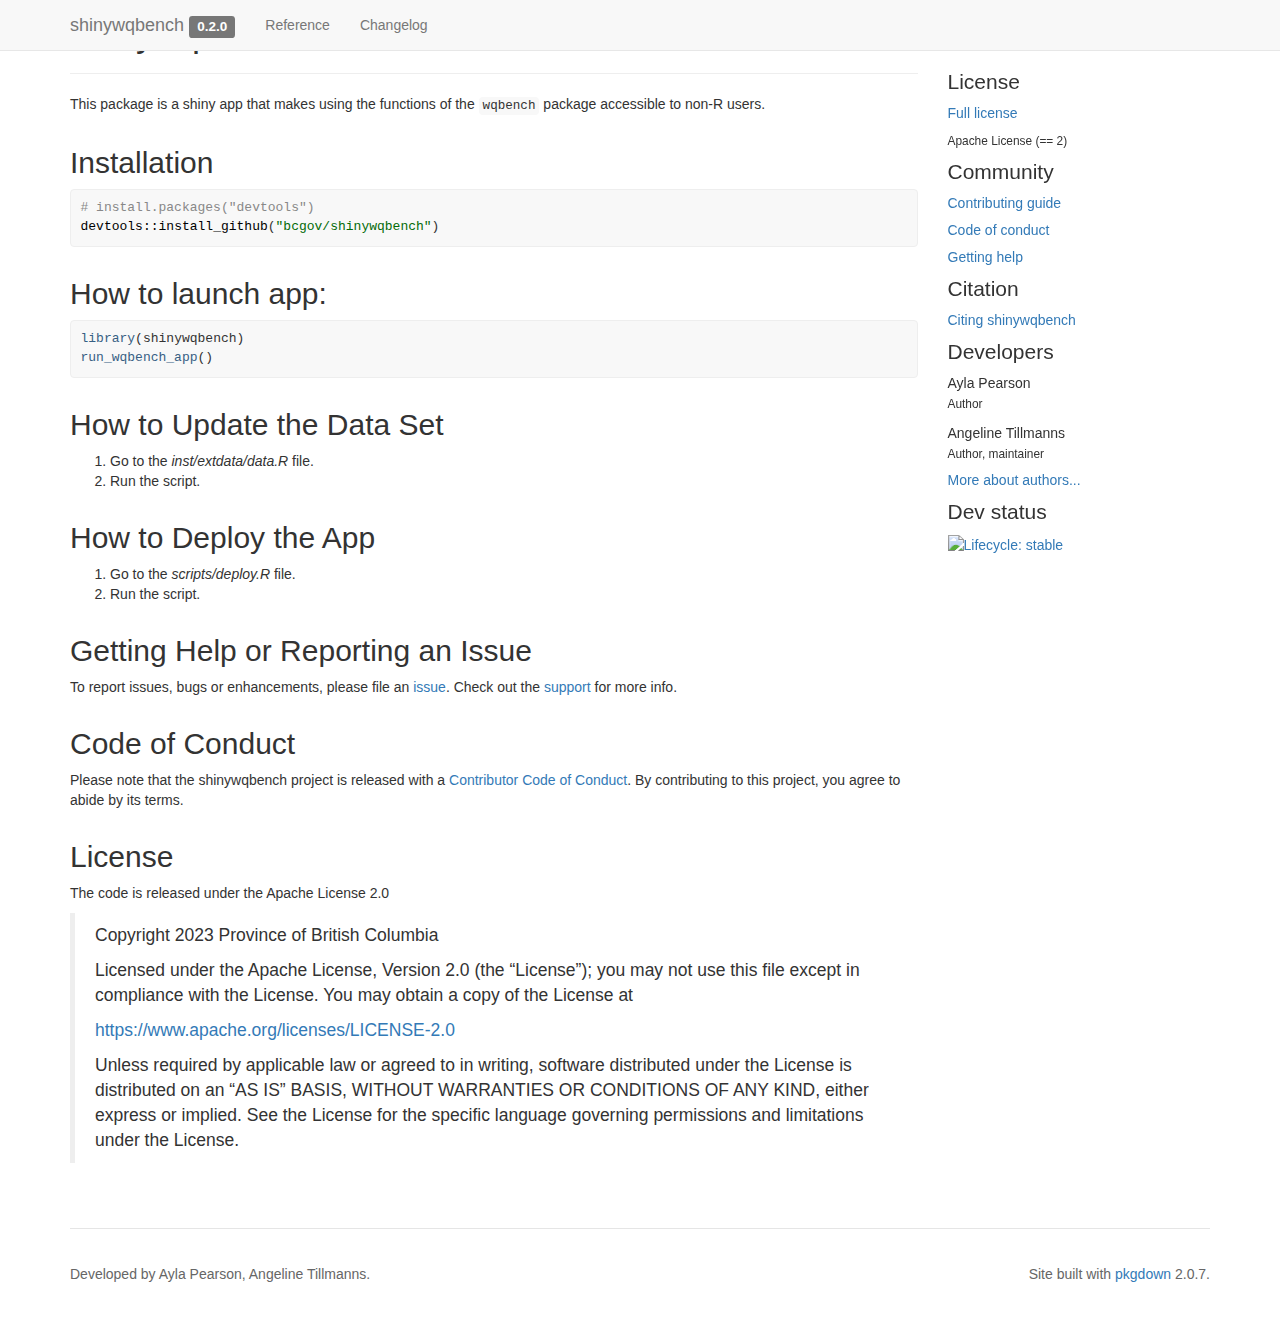
==== index.html @ 304c3251 "Deploying to gh-pages from @ bcgov/shinywqbench@ba80e6c1dffb3dbdc76789183f22154a17f7d4a5 🚀" ====
<!DOCTYPE html>
<!-- Generated by pkgdown: do not edit by hand --><html lang="en">
<head>
<meta http-equiv="Content-Type" content="text/html; charset=UTF-8">
<meta charset="utf-8">
<meta http-equiv="X-UA-Compatible" content="IE=edge">
<meta name="viewport" content="width=device-width, initial-scale=1.0">
<title>R Shiny App to Calculates Aquatic Life Benchmarks • shinywqbench</title>
<!-- jquery --><script src="https://cdnjs.cloudflare.com/ajax/libs/jquery/3.4.1/jquery.min.js" integrity="sha256-CSXorXvZcTkaix6Yvo6HppcZGetbYMGWSFlBw8HfCJo=" crossorigin="anonymous"></script><!-- Bootstrap --><link rel="stylesheet" href="https://cdnjs.cloudflare.com/ajax/libs/twitter-bootstrap/3.4.1/css/bootstrap.min.css" integrity="sha256-bZLfwXAP04zRMK2BjiO8iu9pf4FbLqX6zitd+tIvLhE=" crossorigin="anonymous">
<script src="https://cdnjs.cloudflare.com/ajax/libs/twitter-bootstrap/3.4.1/js/bootstrap.min.js" integrity="sha256-nuL8/2cJ5NDSSwnKD8VqreErSWHtnEP9E7AySL+1ev4=" crossorigin="anonymous"></script><!-- bootstrap-toc --><link rel="stylesheet" href="bootstrap-toc.css">
<script src="bootstrap-toc.js"></script><!-- Font Awesome icons --><link rel="stylesheet" href="https://cdnjs.cloudflare.com/ajax/libs/font-awesome/5.12.1/css/all.min.css" integrity="sha256-mmgLkCYLUQbXn0B1SRqzHar6dCnv9oZFPEC1g1cwlkk=" crossorigin="anonymous">
<link rel="stylesheet" href="https://cdnjs.cloudflare.com/ajax/libs/font-awesome/5.12.1/css/v4-shims.min.css" integrity="sha256-wZjR52fzng1pJHwx4aV2AO3yyTOXrcDW7jBpJtTwVxw=" crossorigin="anonymous">
<!-- clipboard.js --><script src="https://cdnjs.cloudflare.com/ajax/libs/clipboard.js/2.0.6/clipboard.min.js" integrity="sha256-inc5kl9MA1hkeYUt+EC3BhlIgyp/2jDIyBLS6k3UxPI=" crossorigin="anonymous"></script><!-- headroom.js --><script src="https://cdnjs.cloudflare.com/ajax/libs/headroom/0.11.0/headroom.min.js" integrity="sha256-AsUX4SJE1+yuDu5+mAVzJbuYNPHj/WroHuZ8Ir/CkE0=" crossorigin="anonymous"></script><script src="https://cdnjs.cloudflare.com/ajax/libs/headroom/0.11.0/jQuery.headroom.min.js" integrity="sha256-ZX/yNShbjqsohH1k95liqY9Gd8uOiE1S4vZc+9KQ1K4=" crossorigin="anonymous"></script><!-- pkgdown --><link href="pkgdown.css" rel="stylesheet">
<script src="pkgdown.js"></script><meta property="og:title" content="R Shiny App to Calculates Aquatic Life Benchmarks">
<meta property="og:description" content="This package is the user interface to the wqbench R package
    and allows users to easily access standardized ecotoxicology data for
    thousands of chemicals. Either a SSD or deterministic method is used
    to determine the critical toxicity value and assessment factors to
    compute the aquatic life water quality benchmark for a compound.">
<!-- mathjax --><script src="https://cdnjs.cloudflare.com/ajax/libs/mathjax/2.7.5/MathJax.js" integrity="sha256-nvJJv9wWKEm88qvoQl9ekL2J+k/RWIsaSScxxlsrv8k=" crossorigin="anonymous"></script><script src="https://cdnjs.cloudflare.com/ajax/libs/mathjax/2.7.5/config/TeX-AMS-MML_HTMLorMML.js" integrity="sha256-84DKXVJXs0/F8OTMzX4UR909+jtl4G7SPypPavF+GfA=" crossorigin="anonymous"></script><!--[if lt IE 9]>
<script src="https://oss.maxcdn.com/html5shiv/3.7.3/html5shiv.min.js"></script>
<script src="https://oss.maxcdn.com/respond/1.4.2/respond.min.js"></script>
<![endif]-->
</head>
<body data-spy="scroll" data-target="#toc">
    

    <div class="container template-home">
      <header><div class="navbar navbar-default navbar-fixed-top" role="navigation">
  <div class="container">
    <div class="navbar-header">
      <button type="button" class="navbar-toggle collapsed" data-toggle="collapse" data-target="#navbar" aria-expanded="false">
        <span class="sr-only">Toggle navigation</span>
        <span class="icon-bar"></span>
        <span class="icon-bar"></span>
        <span class="icon-bar"></span>
      </button>
      <span class="navbar-brand">
        <a class="navbar-link" href="index.html">shinywqbench</a>
        <span class="version label label-default" data-toggle="tooltip" data-placement="bottom" title="">0.2.0</span>
      </span>
    </div>

    <div id="navbar" class="navbar-collapse collapse">
      <ul class="nav navbar-nav">
<li>
  <a href="reference/index.html">Reference</a>
</li>
<li>
  <a href="news/index.html">Changelog</a>
</li>
      </ul>
<ul class="nav navbar-nav navbar-right"></ul>
</div>
<!--/.nav-collapse -->
  </div>
<!--/.container -->
</div>
<!--/.navbar -->

      

      </header><div class="row">
  <div class="contents col-md-9">
<div class="section level1">
<div class="page-header"><h1 id="shinywqbench">shinywqbench<a class="anchor" aria-label="anchor" href="#shinywqbench"></a>
</h1></div>
<!-- badges: start -->

<p>This package is a shiny app that makes using the functions of the <code>wqbench</code> package accessible to non-R users.</p>
<div class="section level2">
<h2 id="installation">Installation<a class="anchor" aria-label="anchor" href="#installation"></a>
</h2>
<div class="sourceCode" id="cb1"><pre class="downlit sourceCode r">
<code class="sourceCode R"><span><span class="co"># install.packages("devtools")</span></span>
<span><span class="fu">devtools</span><span class="fu">::</span><span class="fu">install_github</span><span class="op">(</span><span class="st">"bcgov/shinywqbench"</span><span class="op">)</span></span></code></pre></div>
</div>
<div class="section level2">
<h2 id="how-to-launch-app">How to launch app:<a class="anchor" aria-label="anchor" href="#how-to-launch-app"></a>
</h2>
<div class="sourceCode" id="cb2"><pre class="downlit sourceCode r">
<code class="sourceCode R"><span><span class="kw"><a href="https://rdrr.io/r/base/library.html" class="external-link">library</a></span><span class="op">(</span><span class="va">shinywqbench</span><span class="op">)</span></span>
<span><span class="fu"><a href="reference/run_wqbench_app.html">run_wqbench_app</a></span><span class="op">(</span><span class="op">)</span></span></code></pre></div>
</div>
<div class="section level2">
<h2 id="how-to-update-the-data-set">How to Update the Data Set<a class="anchor" aria-label="anchor" href="#how-to-update-the-data-set"></a>
</h2>
<ol style="list-style-type: decimal">
<li>Go to the <em>inst/extdata/data.R</em> file.</li>
<li>Run the script.</li>
</ol>
</div>
<div class="section level2">
<h2 id="how-to-deploy-the-app">How to Deploy the App<a class="anchor" aria-label="anchor" href="#how-to-deploy-the-app"></a>
</h2>
<ol style="list-style-type: decimal">
<li>Go to the <em>scripts/deploy.R</em> file.</li>
<li>Run the script.</li>
</ol>
</div>
<div class="section level2">
<h2 id="getting-help-or-reporting-an-issue">Getting Help or Reporting an Issue<a class="anchor" aria-label="anchor" href="#getting-help-or-reporting-an-issue"></a>
</h2>
<p>To report issues, bugs or enhancements, please file an <a href="https://github.com/bcgov/wqbench/issues" class="external-link">issue</a>. Check out the <a href="https://github.com/bcgov/wqbench/blob/main/.github/SUPPORT.md" class="external-link">support</a> for more info.</p>
</div>
<div class="section level2">
<h2 id="code-of-conduct">Code of Conduct<a class="anchor" aria-label="anchor" href="#code-of-conduct"></a>
</h2>
<p>Please note that the shinywqbench project is released with a <a href="https://github.com/bcgov/shinywqbench/CODE_OF_CONDUCT.md" class="external-link">Contributor Code of Conduct</a>. By contributing to this project, you agree to abide by its terms.</p>
</div>
<div class="section level2">
<h2 id="license">License<a class="anchor" aria-label="anchor" href="#license"></a>
</h2>
<p>The code is released under the Apache License 2.0</p>
<blockquote>
<p>Copyright 2023 Province of British Columbia</p>
<p>Licensed under the Apache License, Version 2.0 (the “License”); you may not use this file except in compliance with the License. You may obtain a copy of the License at</p>
<p><a href="https://www.apache.org/licenses/LICENSE-2.0" class="external-link uri">https://www.apache.org/licenses/LICENSE-2.0</a></p>
<p>Unless required by applicable law or agreed to in writing, software distributed under the License is distributed on an “AS IS” BASIS, WITHOUT WARRANTIES OR CONDITIONS OF ANY KIND, either express or implied. See the License for the specific language governing permissions and limitations under the License.</p>
</blockquote>
</div>
</div>
  </div>

  <div class="col-md-3 hidden-xs hidden-sm" id="pkgdown-sidebar">
    <div class="license">
<h2 data-toc-skip>License</h2>
<ul class="list-unstyled">
<li><a href="LICENSE.html">Full license</a></li>
<li><small>Apache License (== 2)</small></li>
</ul>
</div>

<div class="community">
<h2 data-toc-skip>Community</h2>
<ul class="list-unstyled">
<li><a href="CONTRIBUTING.html">Contributing guide</a></li>
<li><a href="CODE_OF_CONDUCT.html">Code of conduct</a></li>
<li><a href="SUPPORT.html">Getting help</a></li>
</ul>
</div>

<div class="citation">
<h2 data-toc-skip>Citation</h2>
<ul class="list-unstyled">
<li><a href="authors.html#citation">Citing shinywqbench</a></li>
</ul>
</div>

<div class="developers">
<h2 data-toc-skip>Developers</h2>
<ul class="list-unstyled">
<li>Ayla Pearson <br><small class="roles"> Author </small> <a href="https://orcid.org/0000-0001-7388-1222" target="orcid.widget" aria-label="ORCID" class="external-link"><span class="fab fa-orcid orcid" aria-hidden="true"></span></a> </li>
<li>Angeline Tillmanns <br><small class="roles"> Author, maintainer </small>  </li>
<li><a href="authors.html">More about authors...</a></li>
</ul>
</div>

<div class="dev-status">
<h2 data-toc-skip>Dev status</h2>
<ul class="list-unstyled">
<li><a href="https://lifecycle.r-lib.org/articles/stages.html#stable" class="external-link"><img src="https://img.shields.io/badge/lifecycle-stable-brightgreen.svg" alt="Lifecycle: stable"></a></li>
</ul>
</div>

  </div>
</div>


      <footer><div class="copyright">
  <p></p>
<p>Developed by Ayla Pearson, Angeline Tillmanns.</p>
</div>

<div class="pkgdown">
  <p></p>
<p>Site built with <a href="https://pkgdown.r-lib.org/" class="external-link">pkgdown</a> 2.0.7.</p>
</div>

      </footer>
</div>

  


  

  </body>
</html>
---- pkgdown.css ----
/* Sticky footer */

/**
 * Basic idea: https://philipwalton.github.io/solved-by-flexbox/demos/sticky-footer/
 * Details: https://github.com/philipwalton/solved-by-flexbox/blob/master/assets/css/components/site.css
 *
 * .Site -> body > .container
 * .Site-content -> body > .container .row
 * .footer -> footer
 *
 * Key idea seems to be to ensure that .container and __all its parents__
 * have height set to 100%
 *
 */

html, body {
  height: 100%;
}

body {
  position: relative;
}

body > .container {
  display: flex;
  height: 100%;
  flex-direction: column;
}

body > .container .row {
  flex: 1 0 auto;
}

footer {
  margin-top: 45px;
  padding: 35px 0 36px;
  border-top: 1px solid #e5e5e5;
  color: #666;
  display: flex;
  flex-shrink: 0;
}
footer p {
  margin-bottom: 0;
}
footer div {
  flex: 1;
}
footer .pkgdown {
  text-align: right;
}
footer p {
  margin-bottom: 0;
}

img.icon {
  float: right;
}

/* Ensure in-page images don't run outside their container */
.contents img {
  max-width: 100%;
  height: auto;
}

/* Fix bug in bootstrap (only seen in firefox) */
summary {
  display: list-item;
}

/* Typographic tweaking ---------------------------------*/

.contents .page-header {
  margin-top: calc(-60px + 1em);
}

dd {
  margin-left: 3em;
}

/* Section anchors ---------------------------------*/

a.anchor {
  display: none;
  margin-left: 5px;
  width: 20px;
  height: 20px;

  background-image: url(./link.svg);
  background-repeat: no-repeat;
  background-size: 20px 20px;
  background-position: center center;
}

h1:hover .anchor,
h2:hover .anchor,
h3:hover .anchor,
h4:hover .anchor,
h5:hover .anchor,
h6:hover .anchor {
  display: inline-block;
}

/* Fixes for fixed navbar --------------------------*/

.contents h1, .contents h2, .contents h3, .contents h4 {
  padding-top: 60px;
  margin-top: -40px;
}

/* Navbar submenu --------------------------*/

.dropdown-submenu {
  position: relative;
}

.dropdown-submenu>.dropdown-menu {
  top: 0;
  left: 100%;
  margin-top: -6px;
  margin-left: -1px;
  border-radius: 0 6px 6px 6px;
}

.dropdown-submenu:hover>.dropdown-menu {
  display: block;
}

.dropdown-submenu>a:after {
  display: block;
  content: " ";
  float: right;
  width: 0;
  height: 0;
  border-color: transparent;
  border-style: solid;
  border-width: 5px 0 5px 5px;
  border-left-color: #cccccc;
  margin-top: 5px;
  margin-right: -10px;
}

.dropdown-submenu:hover>a:after {
  border-left-color: #ffffff;
}

.dropdown-submenu.pull-left {
  float: none;
}

.dropdown-submenu.pull-left>.dropdown-menu {
  left: -100%;
  margin-left: 10px;
  border-radius: 6px 0 6px 6px;
}

/* Sidebar --------------------------*/

#pkgdown-sidebar {
  margin-top: 30px;
  position: -webkit-sticky;
  position: sticky;
  top: 70px;
}

#pkgdown-sidebar h2 {
  font-size: 1.5em;
  margin-top: 1em;
}

#pkgdown-sidebar h2:first-child {
  margin-top: 0;
}

#pkgdown-sidebar .list-unstyled li {
  margin-bottom: 0.5em;
}

/* bootstrap-toc tweaks ------------------------------------------------------*/

/* All levels of nav */

nav[data-toggle='toc'] .nav > li > a {
  padding: 4px 20px 4px 6px;
  font-size: 1.5rem;
  font-weight: 400;
  color: inherit;
}

nav[data-toggle='toc'] .nav > li > a:hover,
nav[data-toggle='toc'] .nav > li > a:focus {
  padding-left: 5px;
  color: inherit;
  border-left: 1px solid #878787;
}

nav[data-toggle='toc'] .nav > .active > a,
nav[data-toggle='toc'] .nav > .active:hover > a,
nav[data-toggle='toc'] .nav > .active:focus > a {
  padding-left: 5px;
  font-size: 1.5rem;
  font-weight: 400;
  color: inherit;
  border-left: 2px solid #878787;
}

/* Nav: second level (shown on .active) */

nav[data-toggle='toc'] .nav .nav {
  display: none; /* Hide by default, but at >768px, show it */
  padding-bottom: 10px;
}

nav[data-toggle='toc'] .nav .nav > li > a {
  padding-left: 16px;
  font-size: 1.35rem;
}

nav[data-toggle='toc'] .nav .nav > li > a:hover,
nav[data-toggle='toc'] .nav .nav > li > a:focus {
  padding-left: 15px;
}

nav[data-toggle='toc'] .nav .nav > .active > a,
nav[data-toggle='toc'] .nav .nav > .active:hover > a,
nav[data-toggle='toc'] .nav .nav > .active:focus > a {
  padding-left: 15px;
  font-weight: 500;
  font-size: 1.35rem;
}

/* orcid ------------------------------------------------------------------- */

.orcid {
  font-size: 16px;
  color: #A6CE39;
  /* margins are required by official ORCID trademark and display guidelines */
  margin-left:4px;
  margin-right:4px;
  vertical-align: middle;
}

/* Reference index & topics ----------------------------------------------- */

.ref-index th {font-weight: normal;}

.ref-index td {vertical-align: top; min-width: 100px}
.ref-index .icon {width: 40px;}
.ref-index .alias {width: 40%;}
.ref-index-icons .alias {width: calc(40% - 40px);}
.ref-index .title {width: 60%;}

.ref-arguments th {text-align: right; padding-right: 10px;}
.ref-arguments th, .ref-arguments td {vertical-align: top; min-width: 100px}
.ref-arguments .name {width: 20%;}
.ref-arguments .desc {width: 80%;}

/* Nice scrolling for wide elements --------------------------------------- */

table {
  display: block;
  overflow: auto;
}

/* Syntax highlighting ---------------------------------------------------- */

pre, code, pre code {
  background-color: #f8f8f8;
  color: #333;
}
pre, pre code {
  white-space: pre-wrap;
  word-break: break-all;
  overflow-wrap: break-word;
}

pre {
  border: 1px solid #eee;
}

pre .img, pre .r-plt {
  margin: 5px 0;
}

pre .img img, pre .r-plt img {
  background-color: #fff;
}

code a, pre a {
  color: #375f84;
}

a.sourceLine:hover {
  text-decoration: none;
}

.fl      {color: #1514b5;}
.fu      {color: #000000;} /* function */
.ch,.st  {color: #036a07;} /* string */
.kw      {color: #264D66;} /* keyword */
.co      {color: #888888;} /* comment */

.error   {font-weight: bolder;}
.warning {font-weight: bolder;}

/* Clipboard --------------------------*/

.hasCopyButton {
  position: relative;
}

.btn-copy-ex {
  position: absolute;
  right: 0;
  top: 0;
  visibility: hidden;
}

.hasCopyButton:hover button.btn-copy-ex {
  visibility: visible;
}

/* headroom.js ------------------------ */

.headroom {
  will-change: transform;
  transition: transform 200ms linear;
}
.headroom--pinned {
  transform: translateY(0%);
}
.headroom--unpinned {
  transform: translateY(-100%);
}

/* mark.js ----------------------------*/

mark {
  background-color: rgba(255, 255, 51, 0.5);
  border-bottom: 2px solid rgba(255, 153, 51, 0.3);
  padding: 1px;
}

/* vertical spacing after htmlwidgets */
.html-widget {
  margin-bottom: 10px;
}

/* fontawesome ------------------------ */

.fab {
    font-family: "Font Awesome 5 Brands" !important;
}

/* don't display links in code chunks when printing */
/* source: https://stackoverflow.com/a/10781533 */
@media print {
  code a:link:after, code a:visited:after {
    content: "";
  }
}

/* Section anchors ---------------------------------
   Added in pandoc 2.11: https://github.com/jgm/pandoc-templates/commit/9904bf71
*/

div.csl-bib-body { }
div.csl-entry {
  clear: both;
}
.hanging-indent div.csl-entry {
  margin-left:2em;
  text-indent:-2em;
}
div.csl-left-margin {
  min-width:2em;
  float:left;
}
div.csl-right-inline {
  margin-left:2em;
  padding-left:1em;
}
div.csl-indent {
  margin-left: 2em;
}
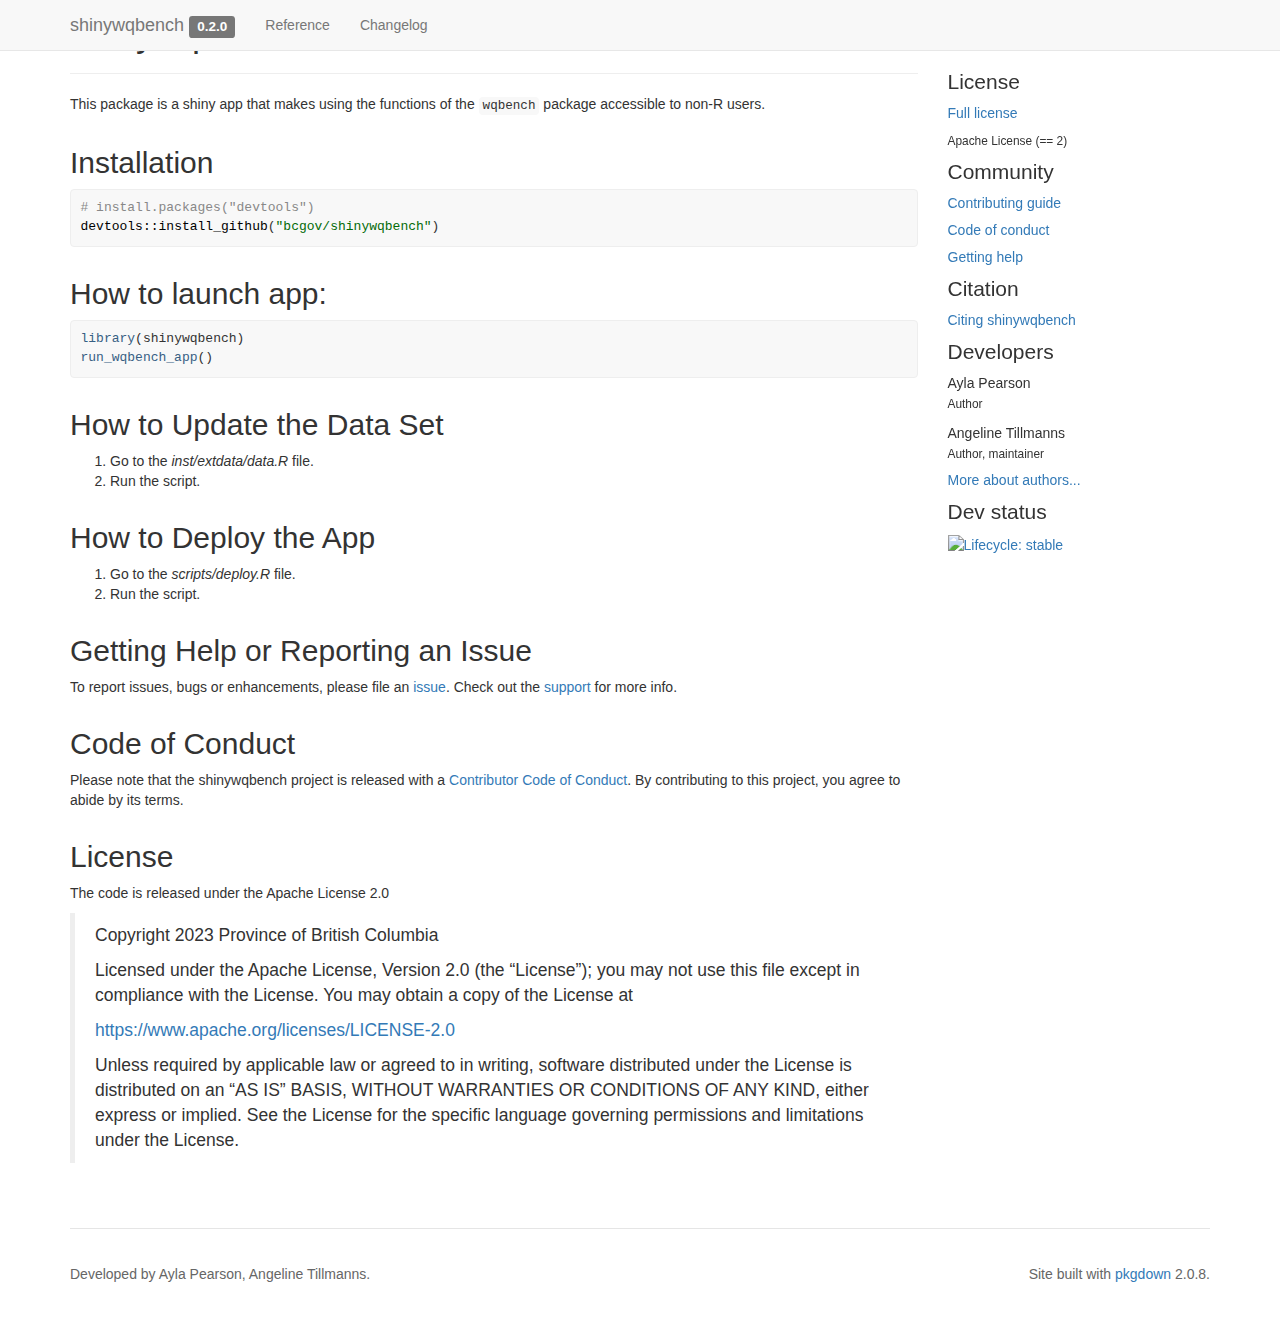
==== commit 4a888686: "Deploying to gh-pages from @ bcgov/shinywqbench@02be91cf6d6142b89bdb5725359ac03765804333 🚀" ====
--- a/index.html
+++ b/index.html
@@ -6,17 +6,13 @@
 <meta http-equiv="X-UA-Compatible" content="IE=edge">
 <meta name="viewport" content="width=device-width, initial-scale=1.0">
 <title>R Shiny App to Calculates Aquatic Life Benchmarks • shinywqbench</title>
-<!-- jquery --><script src="https://cdnjs.cloudflare.com/ajax/libs/jquery/3.4.1/jquery.min.js" integrity="sha256-CSXorXvZcTkaix6Yvo6HppcZGetbYMGWSFlBw8HfCJo=" crossorigin="anonymous"></script><!-- Bootstrap --><link rel="stylesheet" href="https://cdnjs.cloudflare.com/ajax/libs/twitter-bootstrap/3.4.1/css/bootstrap.min.css" integrity="sha256-bZLfwXAP04zRMK2BjiO8iu9pf4FbLqX6zitd+tIvLhE=" crossorigin="anonymous">
+<!-- jquery --><script src="https://cdnjs.cloudflare.com/ajax/libs/jquery/3.7.1/jquery.min.js" integrity="sha512-v2CJ7UaYy4JwqLDIrZUI/4hqeoQieOmAZNXBeQyjo21dadnwR+8ZaIJVT8EE2iyI61OV8e6M8PP2/4hpQINQ/g==" crossorigin="anonymous" referrerpolicy="no-referrer"></script><!-- Bootstrap --><link rel="stylesheet" href="https://cdnjs.cloudflare.com/ajax/libs/twitter-bootstrap/3.4.1/css/bootstrap.min.css" integrity="sha256-bZLfwXAP04zRMK2BjiO8iu9pf4FbLqX6zitd+tIvLhE=" crossorigin="anonymous">
 <script src="https://cdnjs.cloudflare.com/ajax/libs/twitter-bootstrap/3.4.1/js/bootstrap.min.js" integrity="sha256-nuL8/2cJ5NDSSwnKD8VqreErSWHtnEP9E7AySL+1ev4=" crossorigin="anonymous"></script><!-- bootstrap-toc --><link rel="stylesheet" href="bootstrap-toc.css">
 <script src="bootstrap-toc.js"></script><!-- Font Awesome icons --><link rel="stylesheet" href="https://cdnjs.cloudflare.com/ajax/libs/font-awesome/5.12.1/css/all.min.css" integrity="sha256-mmgLkCYLUQbXn0B1SRqzHar6dCnv9oZFPEC1g1cwlkk=" crossorigin="anonymous">
 <link rel="stylesheet" href="https://cdnjs.cloudflare.com/ajax/libs/font-awesome/5.12.1/css/v4-shims.min.css" integrity="sha256-wZjR52fzng1pJHwx4aV2AO3yyTOXrcDW7jBpJtTwVxw=" crossorigin="anonymous">
 <!-- clipboard.js --><script src="https://cdnjs.cloudflare.com/ajax/libs/clipboard.js/2.0.6/clipboard.min.js" integrity="sha256-inc5kl9MA1hkeYUt+EC3BhlIgyp/2jDIyBLS6k3UxPI=" crossorigin="anonymous"></script><!-- headroom.js --><script src="https://cdnjs.cloudflare.com/ajax/libs/headroom/0.11.0/headroom.min.js" integrity="sha256-AsUX4SJE1+yuDu5+mAVzJbuYNPHj/WroHuZ8Ir/CkE0=" crossorigin="anonymous"></script><script src="https://cdnjs.cloudflare.com/ajax/libs/headroom/0.11.0/jQuery.headroom.min.js" integrity="sha256-ZX/yNShbjqsohH1k95liqY9Gd8uOiE1S4vZc+9KQ1K4=" crossorigin="anonymous"></script><!-- pkgdown --><link href="pkgdown.css" rel="stylesheet">
 <script src="pkgdown.js"></script><meta property="og:title" content="R Shiny App to Calculates Aquatic Life Benchmarks">
-<meta property="og:description" content="This package is the user interface to the wqbench R package
-    and allows users to easily access standardized ecotoxicology data for
-    thousands of chemicals. Either a SSD or deterministic method is used
-    to determine the critical toxicity value and assessment factors to
-    compute the aquatic life water quality benchmark for a compound.">
+<meta property="og:description" content="This package is the user interface to the wqbench R package and allows users to easily access standardized ecotoxicology data for thousands of chemicals. Either a SSD or deterministic method is used to determine the critical toxicity value and assessment factors to compute the aquatic life water quality benchmark for a compound.">
 <!-- mathjax --><script src="https://cdnjs.cloudflare.com/ajax/libs/mathjax/2.7.5/MathJax.js" integrity="sha256-nvJJv9wWKEm88qvoQl9ekL2J+k/RWIsaSScxxlsrv8k=" crossorigin="anonymous"></script><script src="https://cdnjs.cloudflare.com/ajax/libs/mathjax/2.7.5/config/TeX-AMS-MML_HTMLorMML.js" integrity="sha256-84DKXVJXs0/F8OTMzX4UR909+jtl4G7SPypPavF+GfA=" crossorigin="anonymous"></script><!--[if lt IE 9]>
 <script src="https://oss.maxcdn.com/html5shiv/3.7.3/html5shiv.min.js"></script>
 <script src="https://oss.maxcdn.com/respond/1.4.2/respond.min.js"></script>
@@ -174,7 +170,7 @@
 
 <div class="pkgdown">
   <p></p>
-<p>Site built with <a href="https://pkgdown.r-lib.org/" class="external-link">pkgdown</a> 2.0.7.</p>
+<p>Site built with <a href="https://pkgdown.r-lib.org/" class="external-link">pkgdown</a> 2.0.8.</p>
 </div>
 
       </footer>
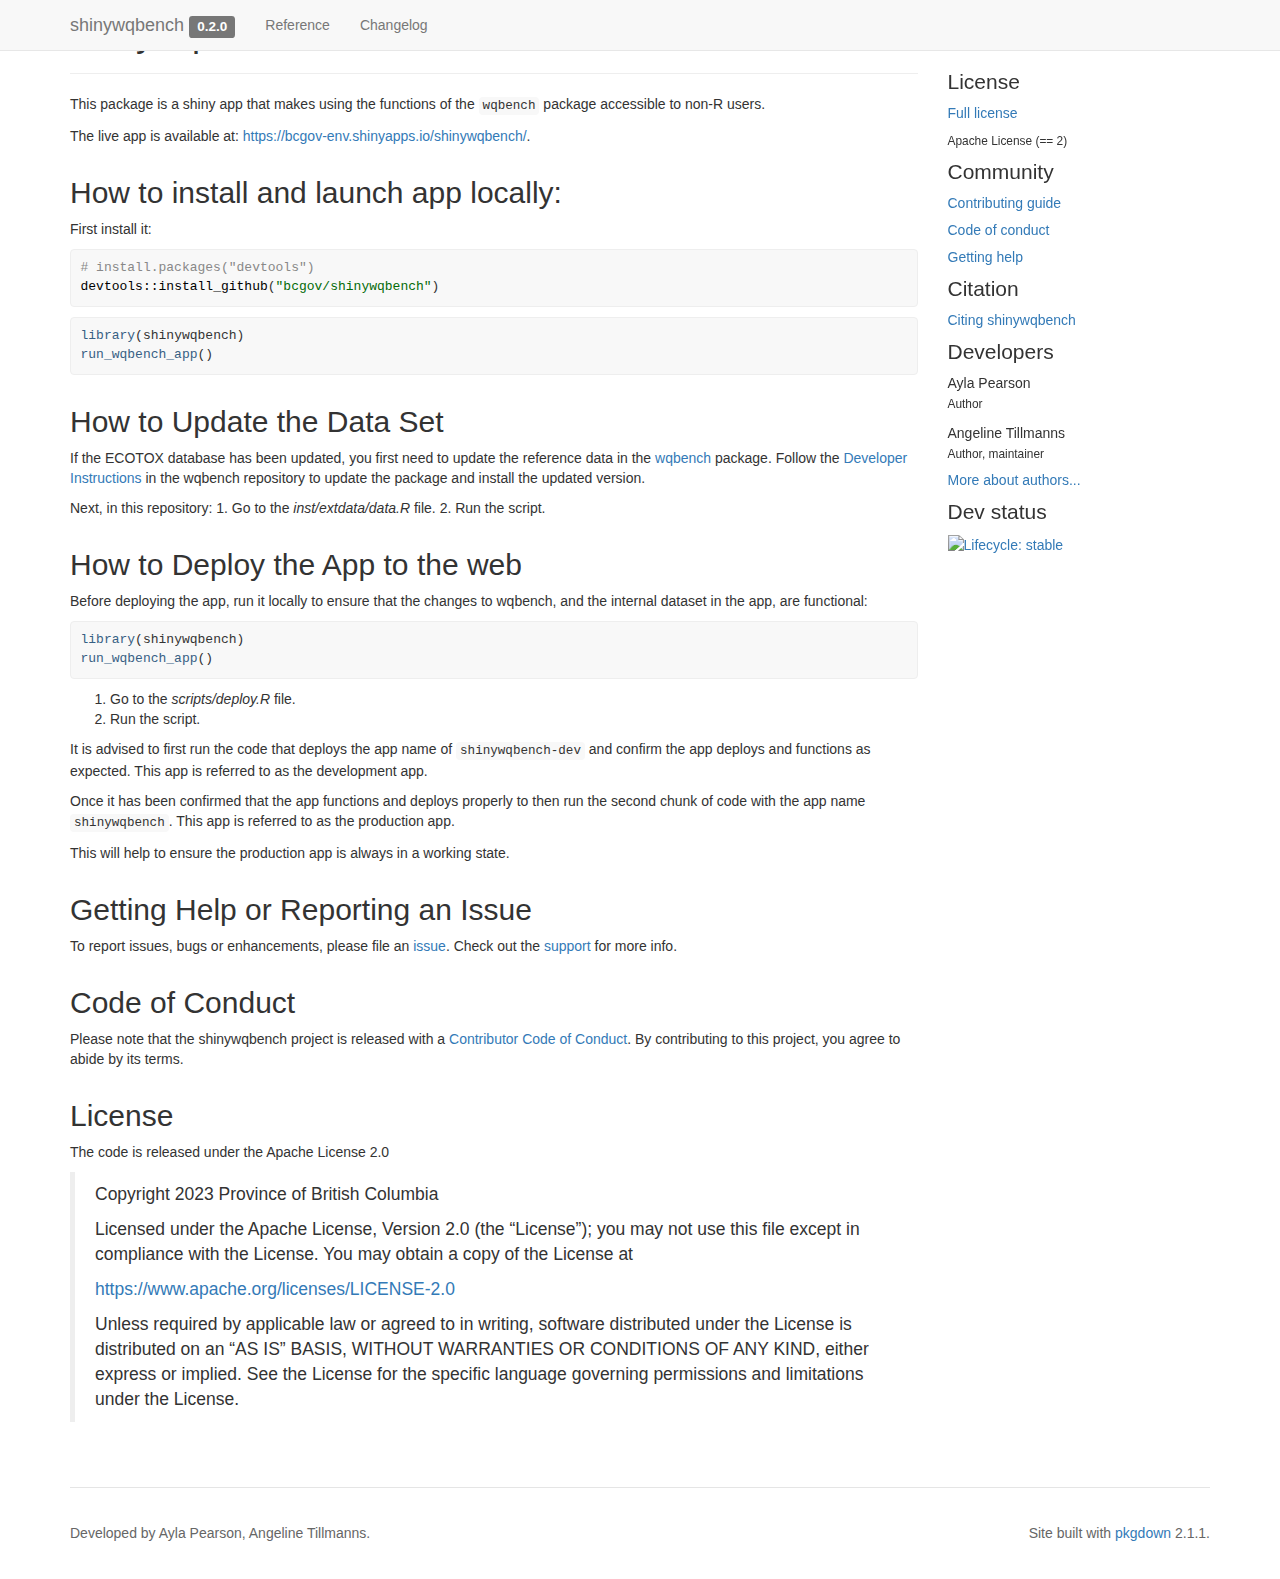
==== commit 466a0039: "Deploying to gh-pages from @ bcgov/shinywqbench@f84c2d7cc3557c81695be48ff058b50c54f0dae4 🚀" ====
--- a/index.html
+++ b/index.html
@@ -19,7 +19,7 @@
 <![endif]-->
 </head>
 <body data-spy="scroll" data-target="#toc">
-    
+
 
     <div class="container template-home">
       <header><div class="navbar navbar-default navbar-fixed-top" role="navigation">
@@ -54,7 +54,7 @@
 </div>
 <!--/.navbar -->
 
-      
+
 
       </header><div class="row">
   <div class="contents col-md-9">
@@ -64,16 +64,14 @@
 <!-- badges: start -->
 
 <p>This package is a shiny app that makes using the functions of the <code>wqbench</code> package accessible to non-R users.</p>
+<p>The live app is available at: <a href="https://bcgov-env.shinyapps.io/shinywqbench/" class="external-link uri">https://bcgov-env.shinyapps.io/shinywqbench/</a>.</p>
 <div class="section level2">
-<h2 id="installation">Installation<a class="anchor" aria-label="anchor" href="#installation"></a>
+<h2 id="how-to-install-and-launch-app-locally">How to install and launch app locally:<a class="anchor" aria-label="anchor" href="#how-to-install-and-launch-app-locally"></a>
 </h2>
+<p>First install it:</p>
 <div class="sourceCode" id="cb1"><pre class="downlit sourceCode r">
 <code class="sourceCode R"><span><span class="co"># install.packages("devtools")</span></span>
 <span><span class="fu">devtools</span><span class="fu">::</span><span class="fu">install_github</span><span class="op">(</span><span class="st">"bcgov/shinywqbench"</span><span class="op">)</span></span></code></pre></div>
-</div>
-<div class="section level2">
-<h2 id="how-to-launch-app">How to launch app:<a class="anchor" aria-label="anchor" href="#how-to-launch-app"></a>
-</h2>
 <div class="sourceCode" id="cb2"><pre class="downlit sourceCode r">
 <code class="sourceCode R"><span><span class="kw"><a href="https://rdrr.io/r/base/library.html" class="external-link">library</a></span><span class="op">(</span><span class="va">shinywqbench</span><span class="op">)</span></span>
 <span><span class="fu"><a href="reference/run_wqbench_app.html">run_wqbench_app</a></span><span class="op">(</span><span class="op">)</span></span></code></pre></div>
@@ -81,18 +79,23 @@
 <div class="section level2">
 <h2 id="how-to-update-the-data-set">How to Update the Data Set<a class="anchor" aria-label="anchor" href="#how-to-update-the-data-set"></a>
 </h2>
-<ol style="list-style-type: decimal">
-<li>Go to the <em>inst/extdata/data.R</em> file.</li>
-<li>Run the script.</li>
-</ol>
+<p>If the ECOTOX database has been updated, you first need to update the reference data in the <a href="https://github.com/bcgov/wqbench" class="external-link">wqbench</a> package. Follow the <a href="https://bcgov.github.io/wqbench/articles/Developer-instructions.html" class="external-link">Developer Instructions</a> in the wqbench repository to update the package and install the updated version.</p>
+<p>Next, in this repository: 1. Go to the <em>inst/extdata/data.R</em> file. 2. Run the script.</p>
 </div>
 <div class="section level2">
-<h2 id="how-to-deploy-the-app">How to Deploy the App<a class="anchor" aria-label="anchor" href="#how-to-deploy-the-app"></a>
+<h2 id="how-to-deploy-the-app-to-the-web">How to Deploy the App to the web<a class="anchor" aria-label="anchor" href="#how-to-deploy-the-app-to-the-web"></a>
 </h2>
+<p>Before deploying the app, run it locally to ensure that the changes to wqbench, and the internal dataset in the app, are functional:</p>
+<div class="sourceCode" id="cb3"><pre class="downlit sourceCode r">
+<code class="sourceCode R"><span><span class="kw"><a href="https://rdrr.io/r/base/library.html" class="external-link">library</a></span><span class="op">(</span><span class="va">shinywqbench</span><span class="op">)</span></span>
+<span><span class="fu"><a href="reference/run_wqbench_app.html">run_wqbench_app</a></span><span class="op">(</span><span class="op">)</span></span></code></pre></div>
 <ol style="list-style-type: decimal">
 <li>Go to the <em>scripts/deploy.R</em> file.</li>
 <li>Run the script.</li>
 </ol>
+<p>It is advised to first run the code that deploys the app name of <code>shinywqbench-dev</code> and confirm the app deploys and functions as expected. This app is referred to as the development app.</p>
+<p>Once it has been confirmed that the app functions and deploys properly to then run the second chunk of code with the app name <code>shinywqbench</code>. This app is referred to as the production app.</p>
+<p>This will help to ensure the production app is always in a working state.</p>
 </div>
 <div class="section level2">
 <h2 id="getting-help-or-reporting-an-issue">Getting Help or Reporting an Issue<a class="anchor" aria-label="anchor" href="#getting-help-or-reporting-an-issue"></a>
@@ -170,16 +173,16 @@
 
 <div class="pkgdown">
   <p></p>
-<p>Site built with <a href="https://pkgdown.r-lib.org/" class="external-link">pkgdown</a> 2.0.8.</p>
+<p>Site built with <a href="https://pkgdown.r-lib.org/" class="external-link">pkgdown</a> 2.1.1.</p>
 </div>
 
       </footer>
 </div>
 
-  
 
 
-  
+
+
 
   </body>
 </html>
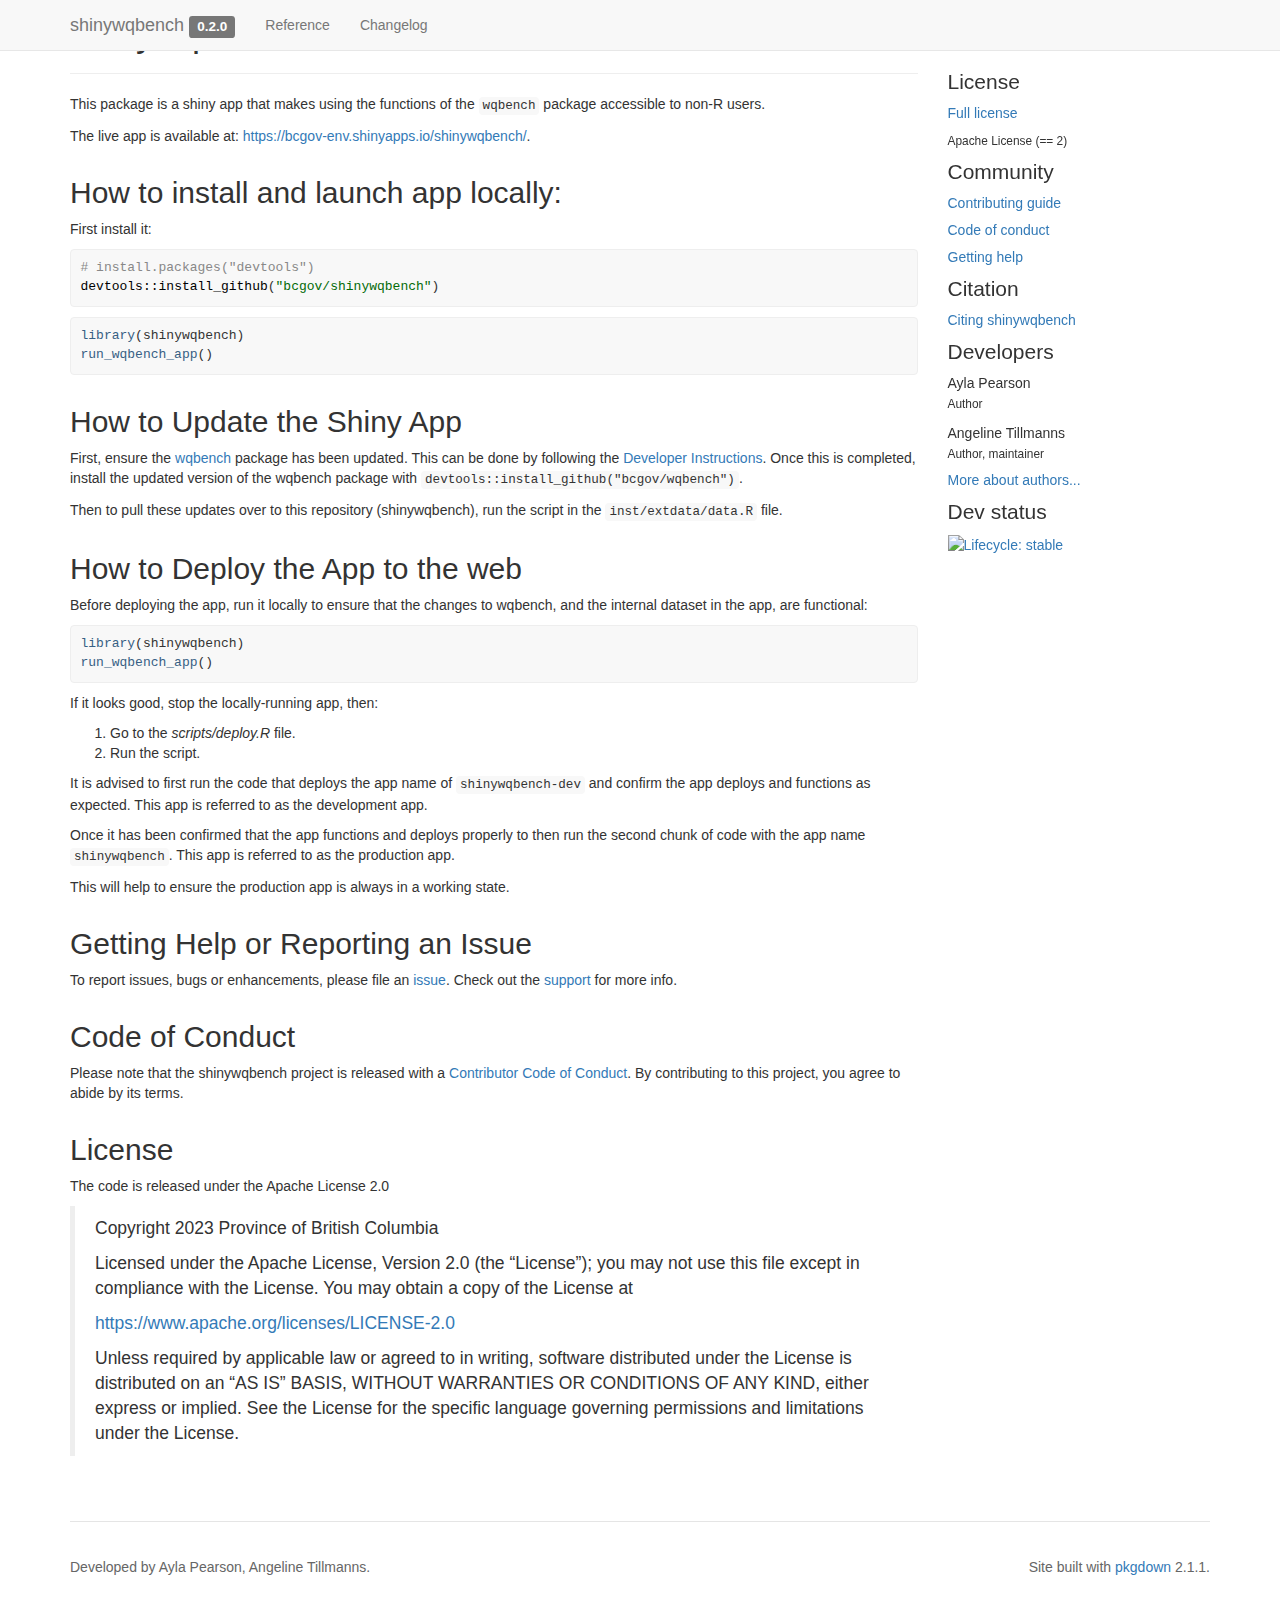
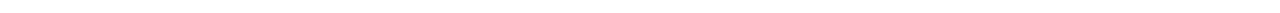
==== commit 106346e6: "Deploying to gh-pages from @ bcgov/shinywqbench@088800e4303c82de797e438855e36e2b1ea7d927 🚀" ====
--- a/index.html
+++ b/index.html
@@ -77,10 +77,10 @@
 <span><span class="fu"><a href="reference/run_wqbench_app.html">run_wqbench_app</a></span><span class="op">(</span><span class="op">)</span></span></code></pre></div>
 </div>
 <div class="section level2">
-<h2 id="how-to-update-the-data-set">How to Update the Data Set<a class="anchor" aria-label="anchor" href="#how-to-update-the-data-set"></a>
+<h2 id="how-to-update-the-shiny-app">How to Update the Shiny App<a class="anchor" aria-label="anchor" href="#how-to-update-the-shiny-app"></a>
 </h2>
-<p>If the ECOTOX database has been updated, you first need to update the reference data in the <a href="https://github.com/bcgov/wqbench" class="external-link">wqbench</a> package. Follow the <a href="https://bcgov.github.io/wqbench/articles/Developer-instructions.html" class="external-link">Developer Instructions</a> in the wqbench repository to update the package and install the updated version.</p>
-<p>Next, in this repository: 1. Go to the <em>inst/extdata/data.R</em> file. 2. Run the script.</p>
+<p>First, ensure the <a href="https://github.com/bcgov/wqbench" class="external-link">wqbench</a> package has been updated. This can be done by following the <a href="https://bcgov.github.io/wqbench/articles/Developer-instructions.html" class="external-link">Developer Instructions</a>. Once this is completed, install the updated version of the wqbench package with <code>devtools::install_github("bcgov/wqbench")</code>.</p>
+<p>Then to pull these updates over to this repository (shinywqbench), run the script in the <code>inst/extdata/data.R</code> file.</p>
 </div>
 <div class="section level2">
 <h2 id="how-to-deploy-the-app-to-the-web">How to Deploy the App to the web<a class="anchor" aria-label="anchor" href="#how-to-deploy-the-app-to-the-web"></a>
@@ -89,6 +89,7 @@
 <div class="sourceCode" id="cb3"><pre class="downlit sourceCode r">
 <code class="sourceCode R"><span><span class="kw"><a href="https://rdrr.io/r/base/library.html" class="external-link">library</a></span><span class="op">(</span><span class="va">shinywqbench</span><span class="op">)</span></span>
 <span><span class="fu"><a href="reference/run_wqbench_app.html">run_wqbench_app</a></span><span class="op">(</span><span class="op">)</span></span></code></pre></div>
+<p>If it looks good, stop the locally-running app, then:</p>
 <ol style="list-style-type: decimal">
 <li>Go to the <em>scripts/deploy.R</em> file.</li>
 <li>Run the script.</li>
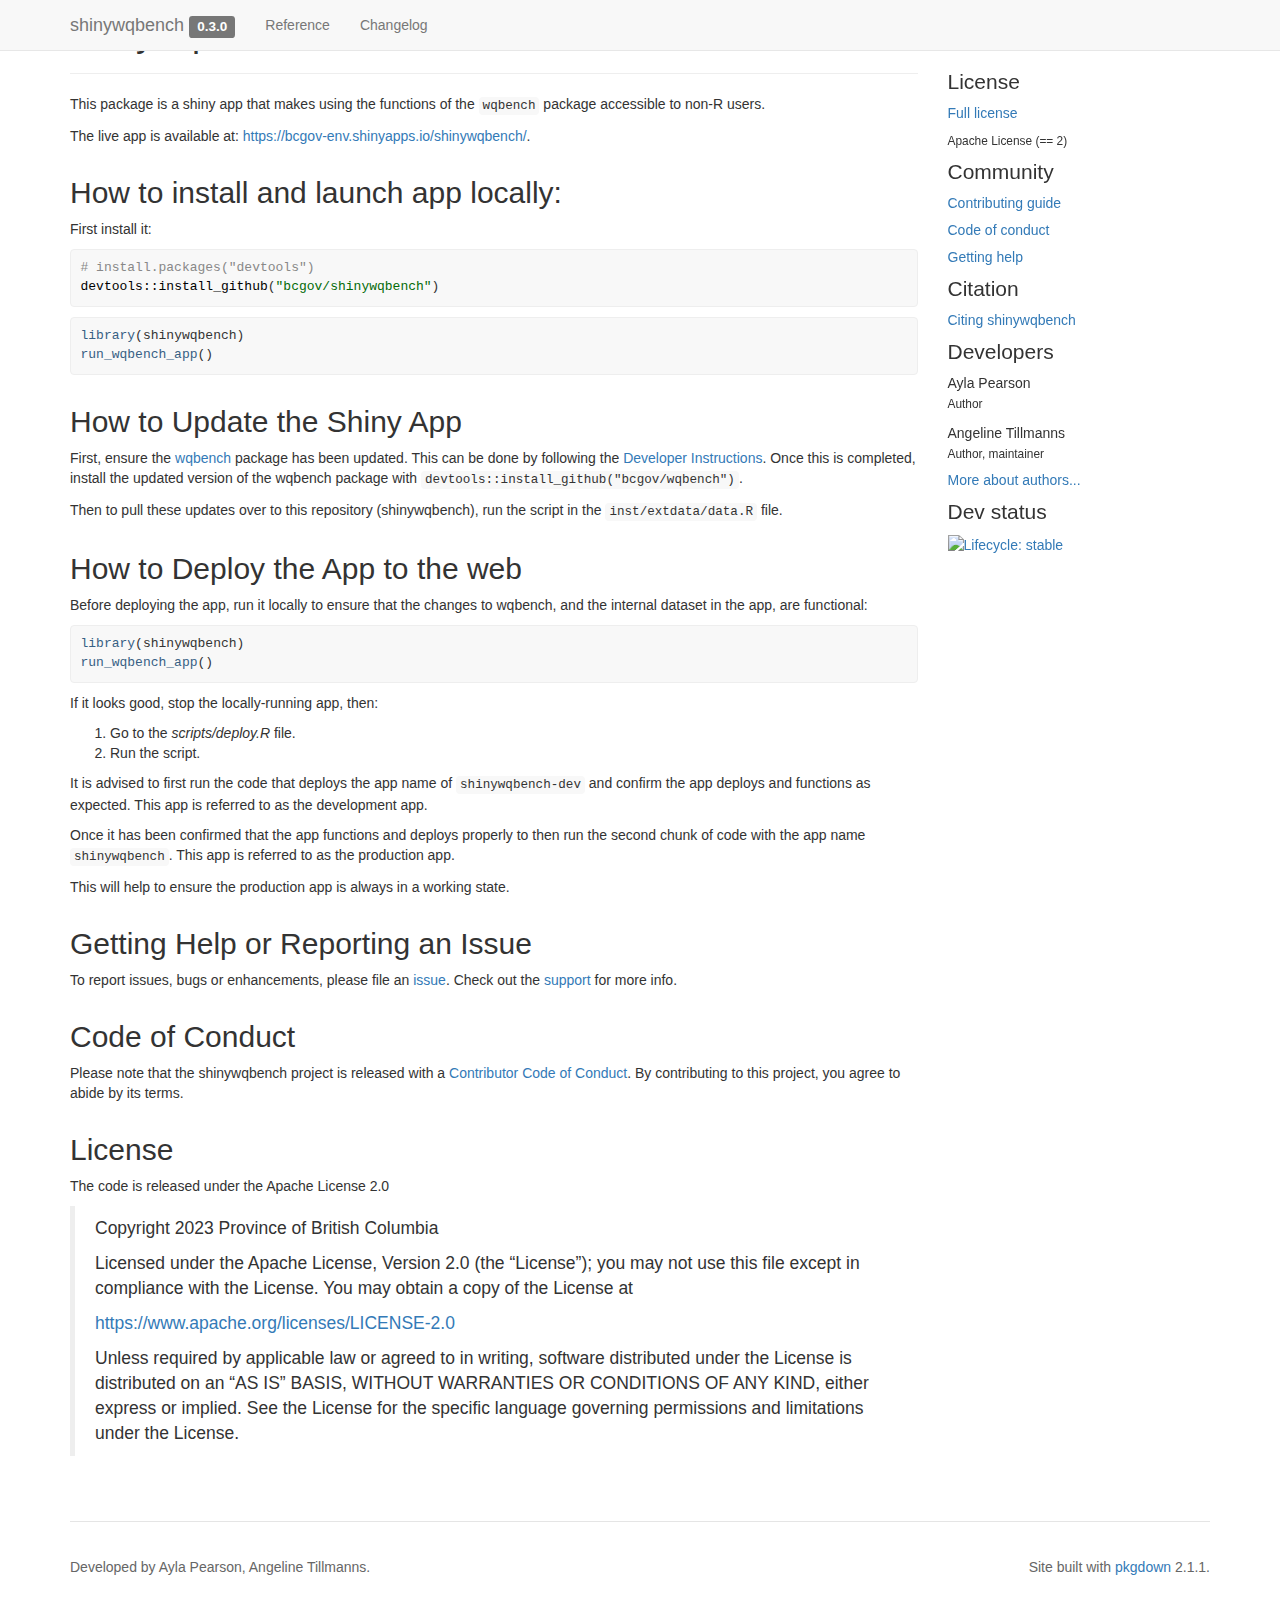
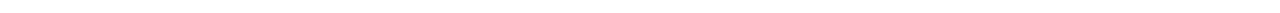
==== commit e300a133: "Deploying to gh-pages from @ bcgov/shinywqbench@faff5e79fb8e125753c53c9b06d0893b9e9ea0ac 🚀" ====
--- a/index.html
+++ b/index.html
@@ -33,7 +33,7 @@
       </button>
       <span class="navbar-brand">
         <a class="navbar-link" href="index.html">shinywqbench</a>
-        <span class="version label label-default" data-toggle="tooltip" data-placement="bottom" title="">0.2.0</span>
+        <span class="version label label-default" data-toggle="tooltip" data-placement="bottom" title="">0.3.0</span>
       </span>
     </div>
 
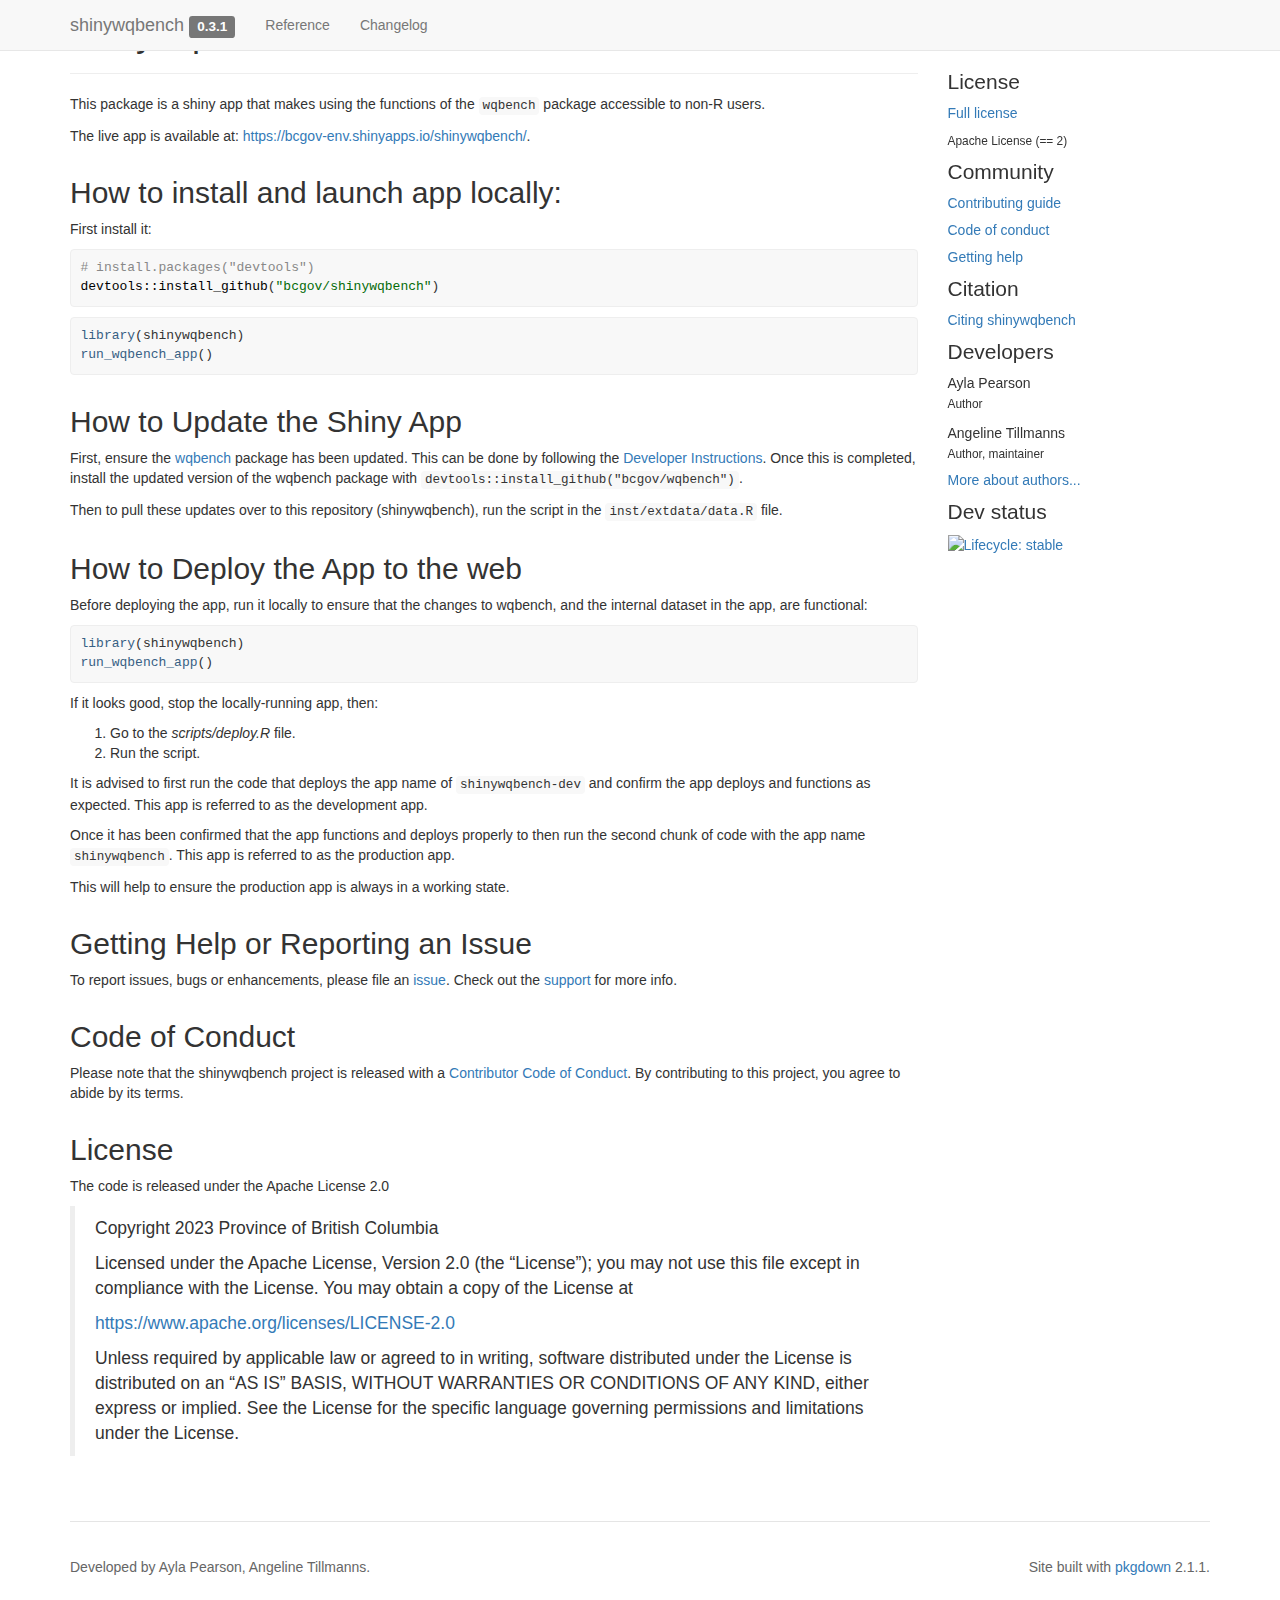
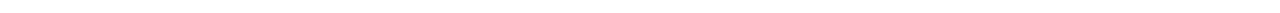
==== commit 5fc4559e: "Deploying to gh-pages from @ bcgov/shinywqbench@5fd2cc379ba9c2eacf45473717d22dfb87eb92db 🚀" ====
--- a/index.html
+++ b/index.html
@@ -33,7 +33,7 @@
       </button>
       <span class="navbar-brand">
         <a class="navbar-link" href="index.html">shinywqbench</a>
-        <span class="version label label-default" data-toggle="tooltip" data-placement="bottom" title="">0.3.0</span>
+        <span class="version label label-default" data-toggle="tooltip" data-placement="bottom" title="">0.3.1</span>
       </span>
     </div>
 
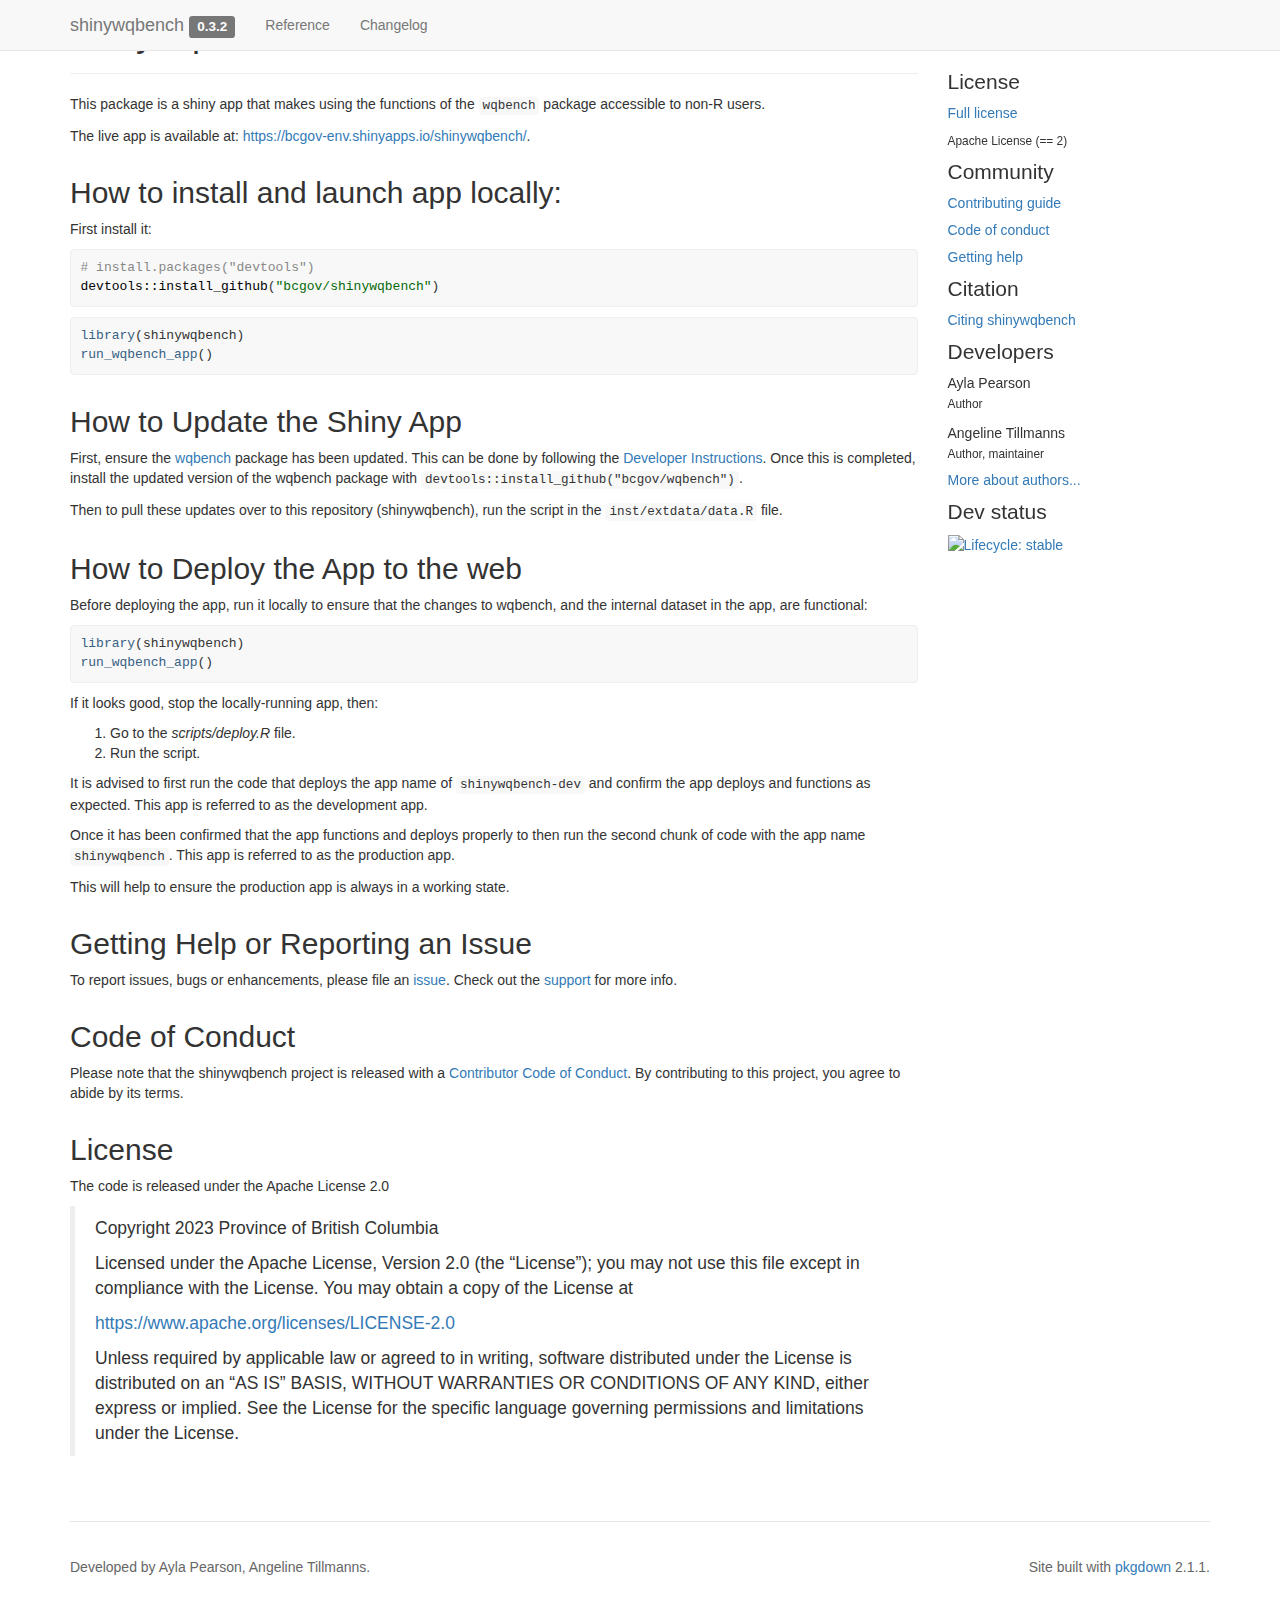
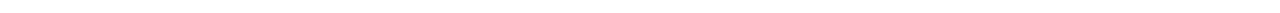
==== commit 54eb32ec: "Deploying to gh-pages from @ bcgov/shinywqbench@697d28dfb7a37bee413400c79eb013a898b0cf8a 🚀" ====
--- a/index.html
+++ b/index.html
@@ -33,7 +33,7 @@
       </button>
       <span class="navbar-brand">
         <a class="navbar-link" href="index.html">shinywqbench</a>
-        <span class="version label label-default" data-toggle="tooltip" data-placement="bottom" title="">0.3.1</span>
+        <span class="version label label-default" data-toggle="tooltip" data-placement="bottom" title="">0.3.2</span>
       </span>
     </div>
 
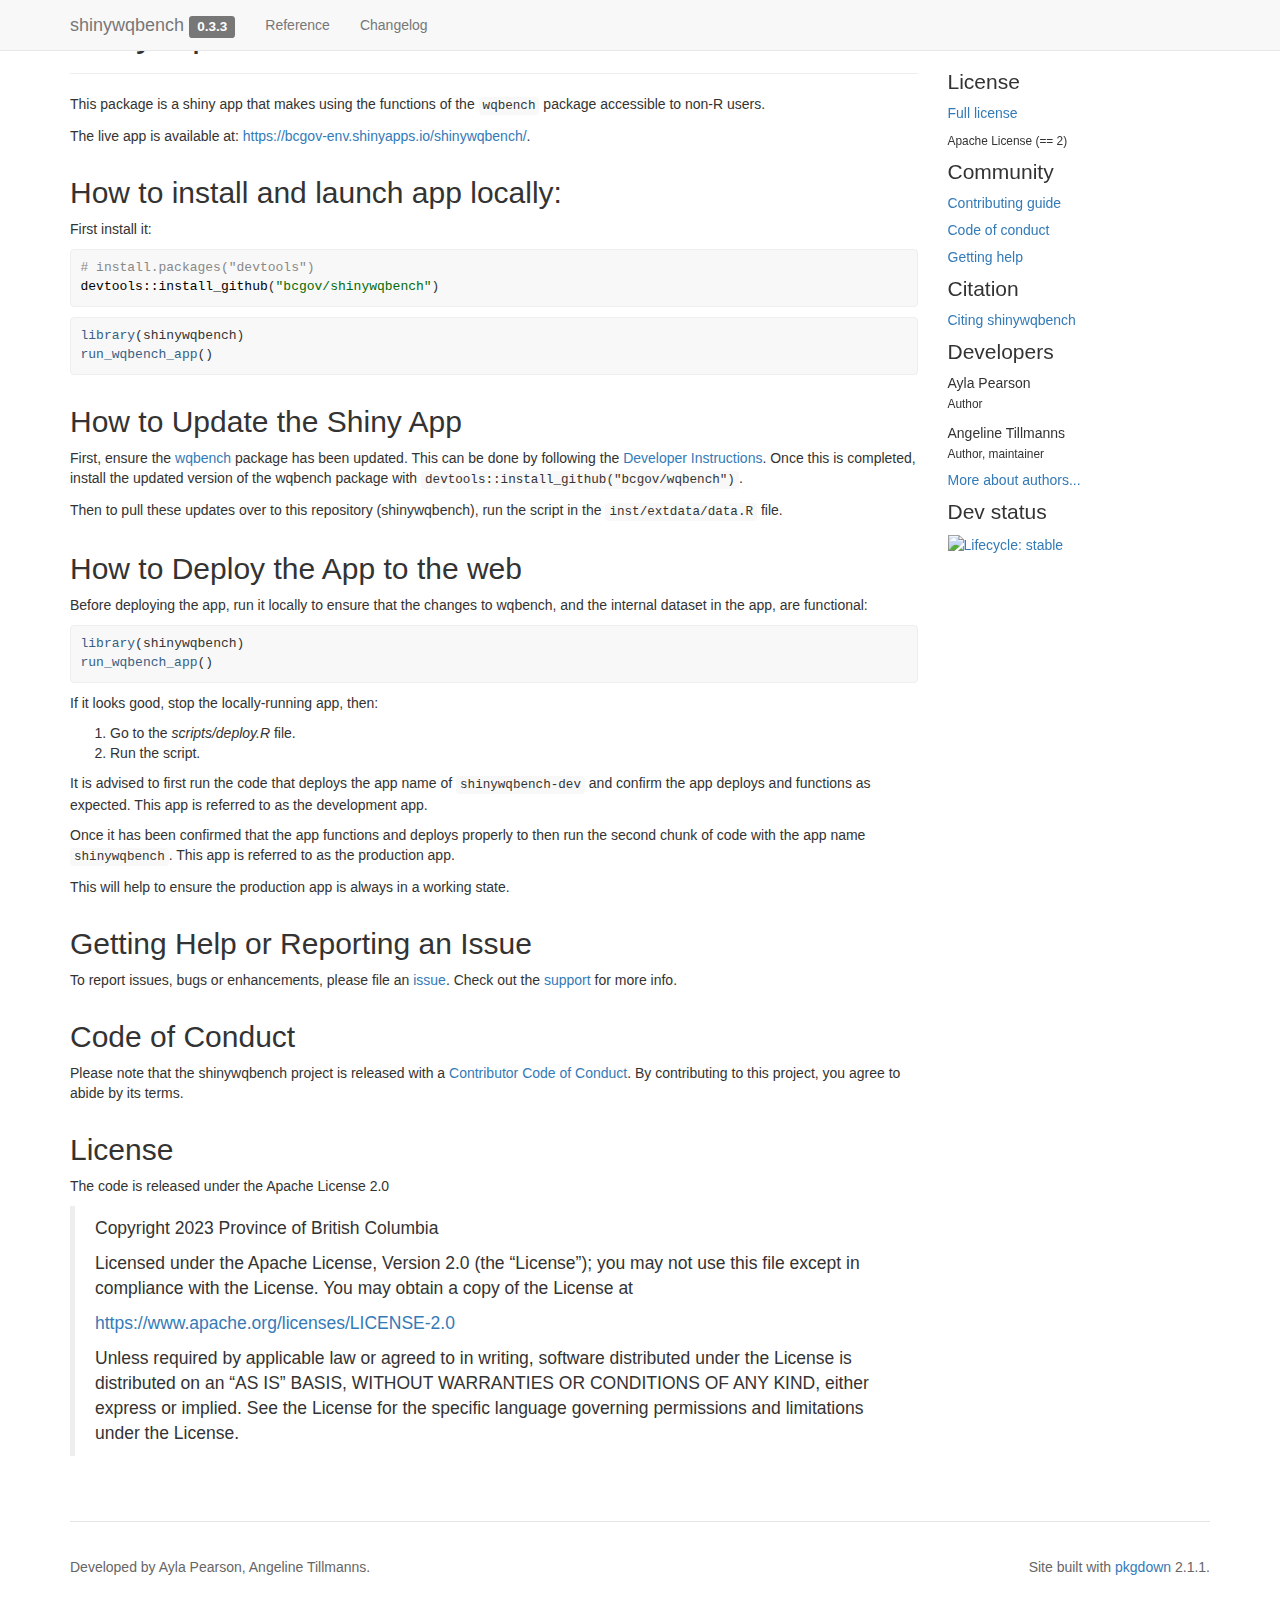
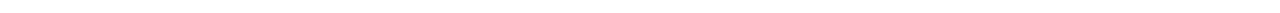
==== commit 837191ee: "Deploying to gh-pages from @ bcgov/shinywqbench@ff88ff074aa6452cd3a36f0367f732fa9df312e3 🚀" ====
--- a/index.html
+++ b/index.html
@@ -33,7 +33,7 @@
       </button>
       <span class="navbar-brand">
         <a class="navbar-link" href="index.html">shinywqbench</a>
-        <span class="version label label-default" data-toggle="tooltip" data-placement="bottom" title="">0.3.2</span>
+        <span class="version label label-default" data-toggle="tooltip" data-placement="bottom" title="">0.3.3</span>
       </span>
     </div>
 
